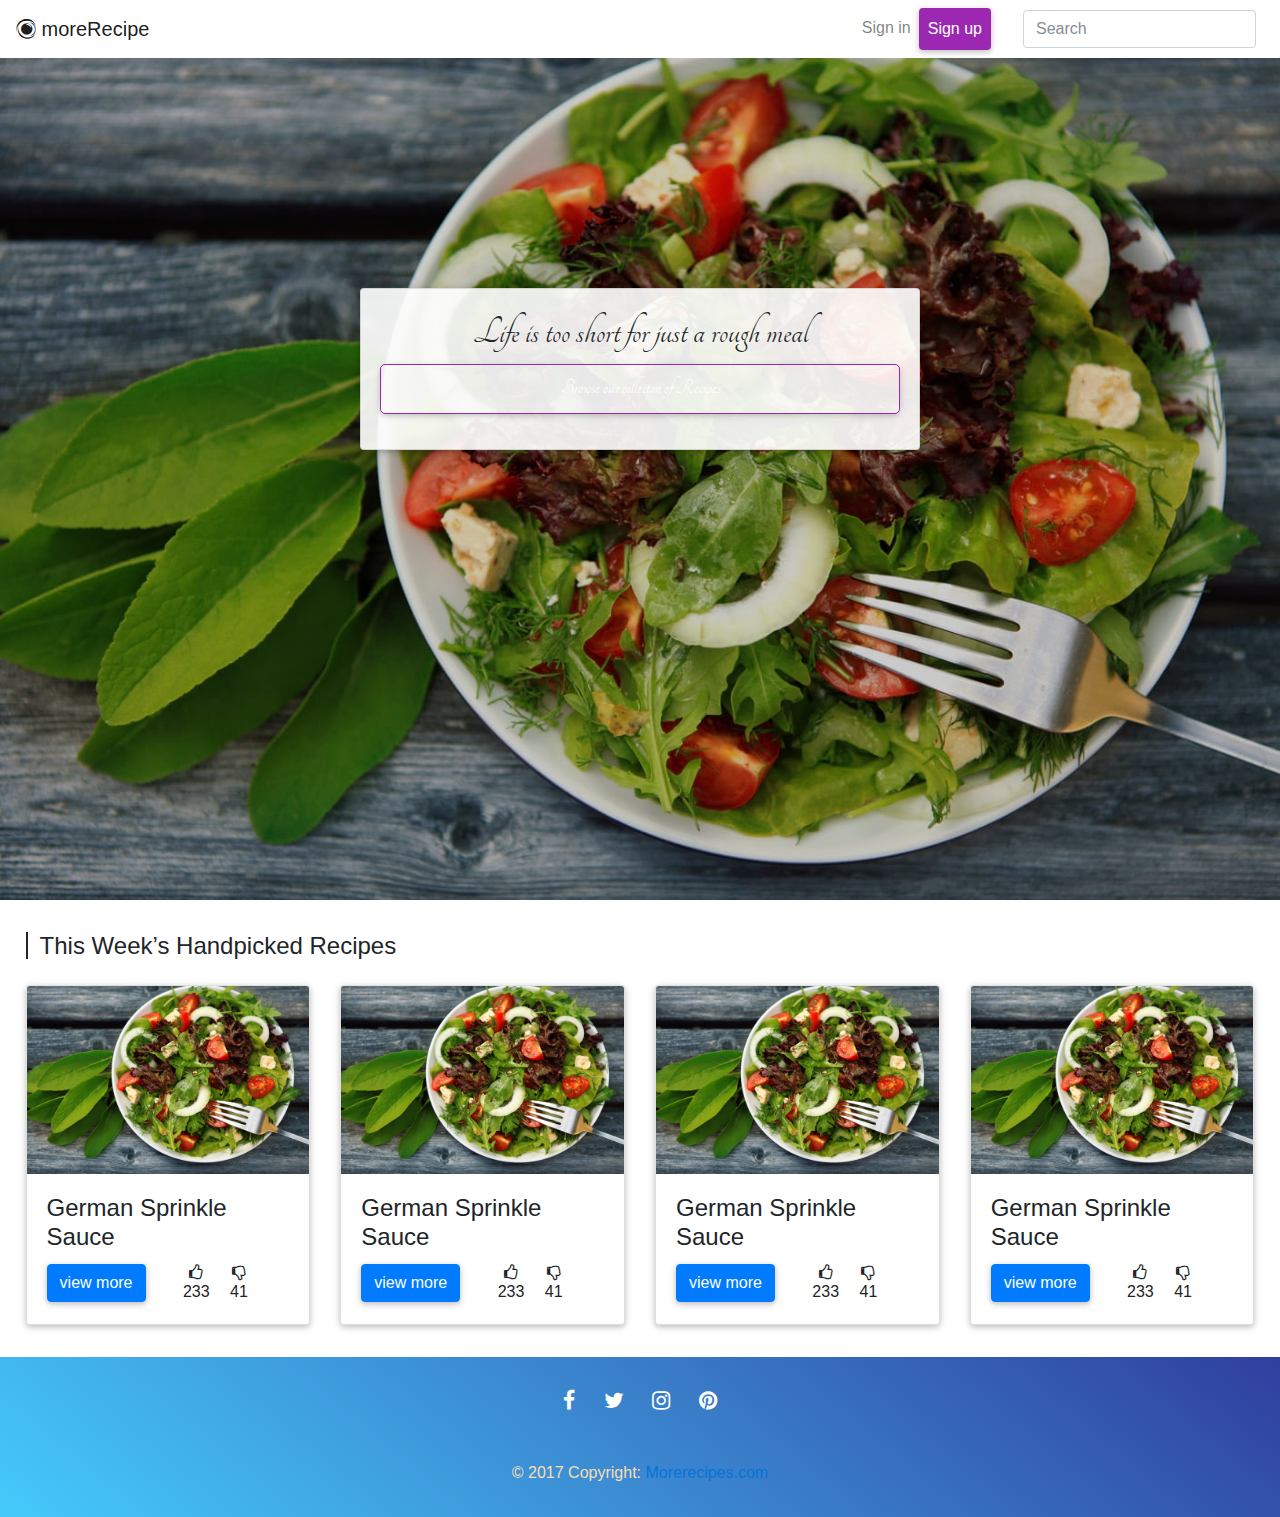
==== index.html @ 1e1177e6 "Initial commit for template" ====
<!DOCTYPE html>
<html lang="en">

<head>
  <meta charset="UTF-8">
  <meta name="viewport" content="width=device-width, initial-scale=1.0">
  <meta http-equiv="X-UA-Compatible" content="ie=edge">
  <title>moreRecipe</title>

  <link rel="stylesheet" href="assets/css/font-awesome.min.css">
  <link rel="stylesheet" href="assets/css/bootstrap.min.css">
  <link rel="stylesheet" href="assets/css/mdb.min.css">
  <link rel="stylesheet" href="css/moreRecipe.css">
</head>

<body>
  <main>
    <!--Navbar-->
    <nav class="navbar navbar-expand-lg navbar-light">

      <!-- Navbar brand -->
      <a class="navbar-brand" href="#">
        <i class="fa fa-eercast"></i>
        moreRecipe
      </a>

      <!-- Collapse button -->
      <button class="navbar-toggler" type="button" data-toggle="collapse" data-target="#navbarSupportedContent" aria-controls="navbarSupportedContent"
        aria-expanded="false" aria-label="Toggle navigation">
        <span class="navbar-toggler-icon"></span>
      </button>

      <!-- Collapsible content -->
      <div class="collapse navbar-collapse" id="navbarSupportedContent">

        <!-- Links -->
        <ul class="navbar-nav ml-auto">
          <li class="nav-item">
            <a class="nav-link" href="./signin.html">Sign in</a>
          </li>
          <li class="nav-item">
            <a class="nav-link btn purple" href="./signup.html">Sign up</a>
          </li>
        </ul>
        <!-- Links -->

        <!-- Search form -->
        <form class="form-inline">
          <input class="form-control mr-sm-2" type="text" placeholder="Search" aria-label="Search">
        </form>
      </div>
      <!-- Collapsible content -->

    </nav>
    <!--/.Navbar-->
    <section id="banner" class="row">
      <img src="images/banner_bg.jpg" alt="" class="bg">
      <div class="container">
        <div class="card card-body">
          <h1>Life is too short for just a rough meal</h1>
          <p class="btn">
            <a href="#">Browse our collecton of Recipes</a>
          </p>
        </div>
      </div>
    </section>
    <section id="list" class="row">
      <div class="col-xs-12 col-sm-12 col-md-12 col-lg-12 heading">
        <h4>
          <span>This Week&rsquo;s Handpicked Recipes</span>
        </h4>
      </div>
      <div class="col-xs-12 col-sm-6 col-md-4 col-lg-3">
        <div class="card">
          <img class="card-img-top" src="images/banner_bg.jpg" alt="Card image cap">
          <div class="card-body">
            <h4 class="card-title">German Sprinkle Sauce</h4>
            <div class="row">
              <div class="col-xs-12 col-sm-6">
                <a href="#" class="btn btn-primary">view more</a>
              </div>
              <div class="col-xs-12 col-sm-6">
                <span class="ratings">
                  <i class="fa fa-thumbs-o-up"></i>
                  <span>233</span>
                </span>
                <span class="ratings">
                  <i class="fa fa-thumbs-o-down"></i>
                  <span>41</span>
                </span>
              </div>
            </div>
          </div>
        </div>
      </div>
      <div class="col-xs-12 col-sm-6 col-md-4 col-lg-3">
        <div class="card">
          <img class="card-img-top" src="images/banner_bg.jpg" alt="Card image cap">
          <div class="card-body">
            <h4 class="card-title">German Sprinkle Sauce</h4>
            <div class="row">
              <div class="col-xs-12 col-sm-6">
                <a href="#" class="btn btn-primary">view more</a>
              </div>
              <div class="col-xs-12 col-sm-6">
                <span class="ratings">
                  <i class="fa fa-thumbs-o-up"></i>
                  <span>233</span>
                </span>
                <span class="ratings">
                  <i class="fa fa-thumbs-o-down"></i>
                  <span>41</span>
                </span>
              </div>
            </div>
          </div>
        </div>
      </div>
      <div class="col-xs-12 col-sm-6 col-md-4 col-lg-3">
        <div class="card">
          <img class="card-img-top" src="images/banner_bg.jpg" alt="Card image cap">
          <div class="card-body">
            <h4 class="card-title">German Sprinkle Sauce</h4>
            <div class="row">
              <div class="col-xs-12 col-sm-6">
                <a href="#" class="btn btn-primary">view more</a>
              </div>
              <div class="col-xs-12 col-sm-6">
                <span class="ratings">
                  <i class="fa fa-thumbs-o-up"></i>
                  <span>233</span>
                </span>
                <span class="ratings">
                  <i class="fa fa-thumbs-o-down"></i>
                  <span>41</span>
                </span>
              </div>
            </div>
          </div>
        </div>
      </div>
      <div class="col-xs-12 col-sm-6 col-md-4 col-lg-3">
        <div class="card">
          <img class="card-img-top" src="images/banner_bg.jpg" alt="Card image cap">
          <div class="card-body">
            <h4 class="card-title">German Sprinkle Sauce</h4>
            <div class="row">
              <div class="col-xs-12 col-sm-6">
                <a href="#" class="btn btn-primary">view more</a>
              </div>
              <div class="col-xs-12 col-sm-6">
                <span class="ratings">
                  <i class="fa fa-thumbs-o-up"></i>
                  <span>233</span>
                </span>
                <span class="ratings">
                  <i class="fa fa-thumbs-o-down"></i>
                  <span>41</span>
                </span>
              </div>
            </div>
          </div>
        </div>
      </div>
    </section>
  </main>

  <section>

    <!--Footer-->
    <footer class="page-footer indigo center-on-small-only pt-0">

      <!--Footer Links-->
      <div class="container">

        <!--First row-->
        <div class="row">

          <!--First column-->
          <div class="col-md-12">

            <div class="footer-socials mb-5 flex-center">

              <!--Facebook-->
              <a class="icons-sm fb-ic">
                <i class="fa fa-facebook fa-lg white-text mr-md-4"> </i>
              </a>
              <!--Twitter-->
              <a class="icons-sm tw-ic">
                <i class="fa fa-twitter fa-lg white-text mr-md-4"> </i>
              </a>
              <!--Instagram-->
              <a class="icons-sm ins-ic">
                <i class="fa fa-instagram fa-lg white-text mr-md-4"> </i>
              </a>
              <!--Pinterest-->
              <a class="icons-sm pin-ic">
                <i class="fa fa-pinterest fa-lg white-text"> </i>
              </a>
            </div>
          </div>
          <!--/First column-->
        </div>
        <!--/First row-->
      </div>
      <!--/Footer Links-->

      <!--Copyright-->
      <div class="footer-copyright">
        <div class="container-fluid">
          © 2017 Copyright:
          <a href="#"> Morerecipes.com </a>
        </div>
      </div>
      <!--/Copyright-->

    </footer>
    <!--/Footer-->



    <script src="assets/js/jquery.min.js"></script>
    <script src="assets/js/popper.min.js"></script>
    <script src="assets/js/bootstrap.min.js"></script>
    <script src="assets/js/mdb.min.js"></script>
    <script src="js/moreRecipe.js"></script>
</body>

</html>
---- css/moreRecipe.css ----
@import url('https://fonts.googleapis.com/css?family=Tangerine');

body {
  overflow-x: hidden;
}

ul.ml-auto {
  margin-right: 2em;
 }

 .btn, .font-up, footer.page-footer .title {
  text-transform: inherit;
}

#banner {
  position: relative;
  height: calc(100vh - 58px);
  padding-top: 18%;
}

img.bg {
  position: absolute;
  width: 100%;
  height: 100%;
  top: 0;
  left: 0;
  -o-object-fit: cover;
     object-fit: cover;
  -webkit-filter: brightness(0.8);
          filter: brightness(0.8);
}

#banner>.container>.card {
  max-width: 35em;
  margin: auto;
  background: rgba(255, 255, 255, 0.91);
  text-align: center;
  font-family: 'Tangerine', cursive;
}

#banner>.container>.card p.btn {
  outline: #9C27B0 1px solid;
  color:  linear-gradient(40deg,#45cafc,#303f9f) !important;
  font-size: 1.4em;
  -webkit-transition: all ease-in-out .3s;
  -o-transition: all ease-in-out .3s;
  transition: all ease-in-out .3s;
}

#banner>.container>.card p.btn:hover {
  background: #9C27B0;
  color: white !important;
}

#banner>.container>.card p.btn a {
  color: inherit;
}

#banner>.container>.card p.btn:active {
  border: 1px solid;
}

#list {
  padding: 2em 2%;
}

.card .ratings {
  text-align: center;
  display: inline-block;
  margin-right: 1em;
}
.card .ratings * {
  display: block;
}

.heading {
  padding-bottom: 1em;
}

.heading span {
  border-left: 2px solid;
  padding-left: 0.5em;
}

main > div.dual {
  height: 100vh;
}

main[page="details"] > div:nth-child(1) {
  position: relative;
  color: white;
}

main[page="details"] > div:nth-child(1) img.food {
  position: absolute;
  top: 0;
  left: 0;
  height: 100%;
  width: 100%;
  -o-object-fit: cover;
     object-fit: cover;
  -webkit-filter: brightness(0.8);
          filter: brightness(0.8);
  -webkit-transition: all ease-in-out .3s;
  -o-transition: all ease-in-out .3s;
  transition: all ease-in-out .3s;
  z-index: -1;
  overflow-y: hidden
}

main[page="details"] > div:nth-child(1):hover {
  -webkit-filter: brightness(0.75);
          filter: brightness(0.75);
}

main[page="details"] > div:nth-child(2) {
  overflow-y: scroll;
  padding-top: 2.5em;
  margin-left: -0.8em;
}

main[page="details"] a.navbar-brand {
  color: white;
  font-size: 1.5em;
  margin: 1em 1em;
}

main[page="details"] span.food_name {
  position: absolute;
  bottom: 8em;
  left: 0em;
  background: rgba(0, 0, 0, 0.59);
  padding: 0.5em 1em;
}

main[page="details"] .food_vote {
  position: absolute;
  top: 10em;
  right: 10%;
  background: rgba(0, 0, 0, 0.5);
  padding: 0 0.3em 2em;
  border-radius: 4px;
}

main[page="details"] .vote_type {
  display: block;
  text-align: center;
  margin-top: 2em;
}

main[page="details"] .vote_type * {
  display: block;
}

.steps .step_details {
  padding: 0 2em;
  border-left: 2px solid black;
  margin: 2em 0 2em 2em;
}

.step h5 {
  margin-top: 1em;
  margin-left: 0.5em;
  margin-bottom: -1em;
}

.nav.nav-tabs {
  position: fixed;
  top: 0;
  width: 100%;
}

.nav-tabs .nav-link {
  border-radius: 0;
  border-bottom: 1px;
  border-left: 0;
  border-right: 0;
  font-size: 0.9em;
  padding: 0.8em 2em;
}

.nav-tabs .nav-link.active {
  border-top: 2px solid red;
  border-bottom: 1px solid #dddddd;
}

[page="profile"] div.dual {
  height: calc(100vh - 65px);
}

[page="profile"] div.dual:first-child {
  background: antiquewhite;
}

[page="profile"] div.dual:first-child >.container {
  width: 80%;
}

[page="profile"] img.bg {
  -o-object-position: 0em -7em;
  object-position: 0em -7em;
  -webkit-filter: grayscale(0.6);
          filter: grayscale(0.6);
}

h1.name {
  font-size: 4em;
  padding: 0.7em 0em;
}

.name-desc {
  margin-top: -1em;
  font-size: 2em;
  font-family: tangerine;
}

.red-border-line {
  width: 10em;
  height: 3px;
  background: #E91E63;
  margin-bottom: 2em;
}

.social-icons {
  margin-top: 1.5em;
}

.social-icons a {
  margin-right: 1em;
  color: #424242;
}

[page="signup"] {
  padding: 4em 15em;
  background-image: url(../images/banner_bg.jpg);
  background-size: cover;
}

[page="signup"] .dual {
  height: 80vh;
}

[page="signup"] .dual:nth-child(2) {
  background: gainsboro;
  padding-top: 2em;
}

.overlay {
  position: absolute;
  top: 0;
  left: 0;
  height: 100%;
  width: 100%;
  background: rgba(0, 0, 0, 0.18);
}


.font-small {
  font-size: 0.8rem }

 .md-form {
    margin-bottom: 1em;
 }

 .btn.blue-gradient {
  background: -o-linear-gradient(50deg,#45cafc,#303f9f);
  background: linear-gradient(40deg,#45cafc,#303f9f);
  -webkit-transition: .3s ease-in-out;
  -o-transition: .3s ease-in-out;
  -webkit-transition: .3s ease-in-out;
  transition: .3s ease-in-out;
}

.grey-text {
    margin-top: -2em;
    margin-right: 4em;
}
 
.sign{
  margin-top: -2em;
  height: calc(100vh - 70px);
}

#Form-pass1 {
  margin-bottom: 1em;
}

.form-elegant.btn {
  margin-top: -1.5em;

} 

.mb-3 {
    margin-top: -2em;
    padding-bottom: 1em;
}

.page-footer {
  text-align: center;
  padding-top: 2em !important;
  padding-bottom: 2em;
  color: wheat;
  background: -o-linear-gradient(50deg,#45cafc,#303f9f) ;
  background: -o-linear-gradient(50deg,#45cafc,#303f9f);
  background: linear-gradient(40deg,#45cafc,#303f9f);
}

.dashboard {
  padding-top: 2em;
  padding-bottom: 2em;
}

.mv-card {
  padding-bottom: 2em;
}

.recipe-header{
  padding-bottom: 2em;
}

.details-card {
  padding-top: 5em;
  padding-bottom: 10em;
  padding-left: -2px;
  padding-right: -2px;
}


@media screen and (max-width: 576px) { 
  #banner {
    padding-top: 50%
  }
 }
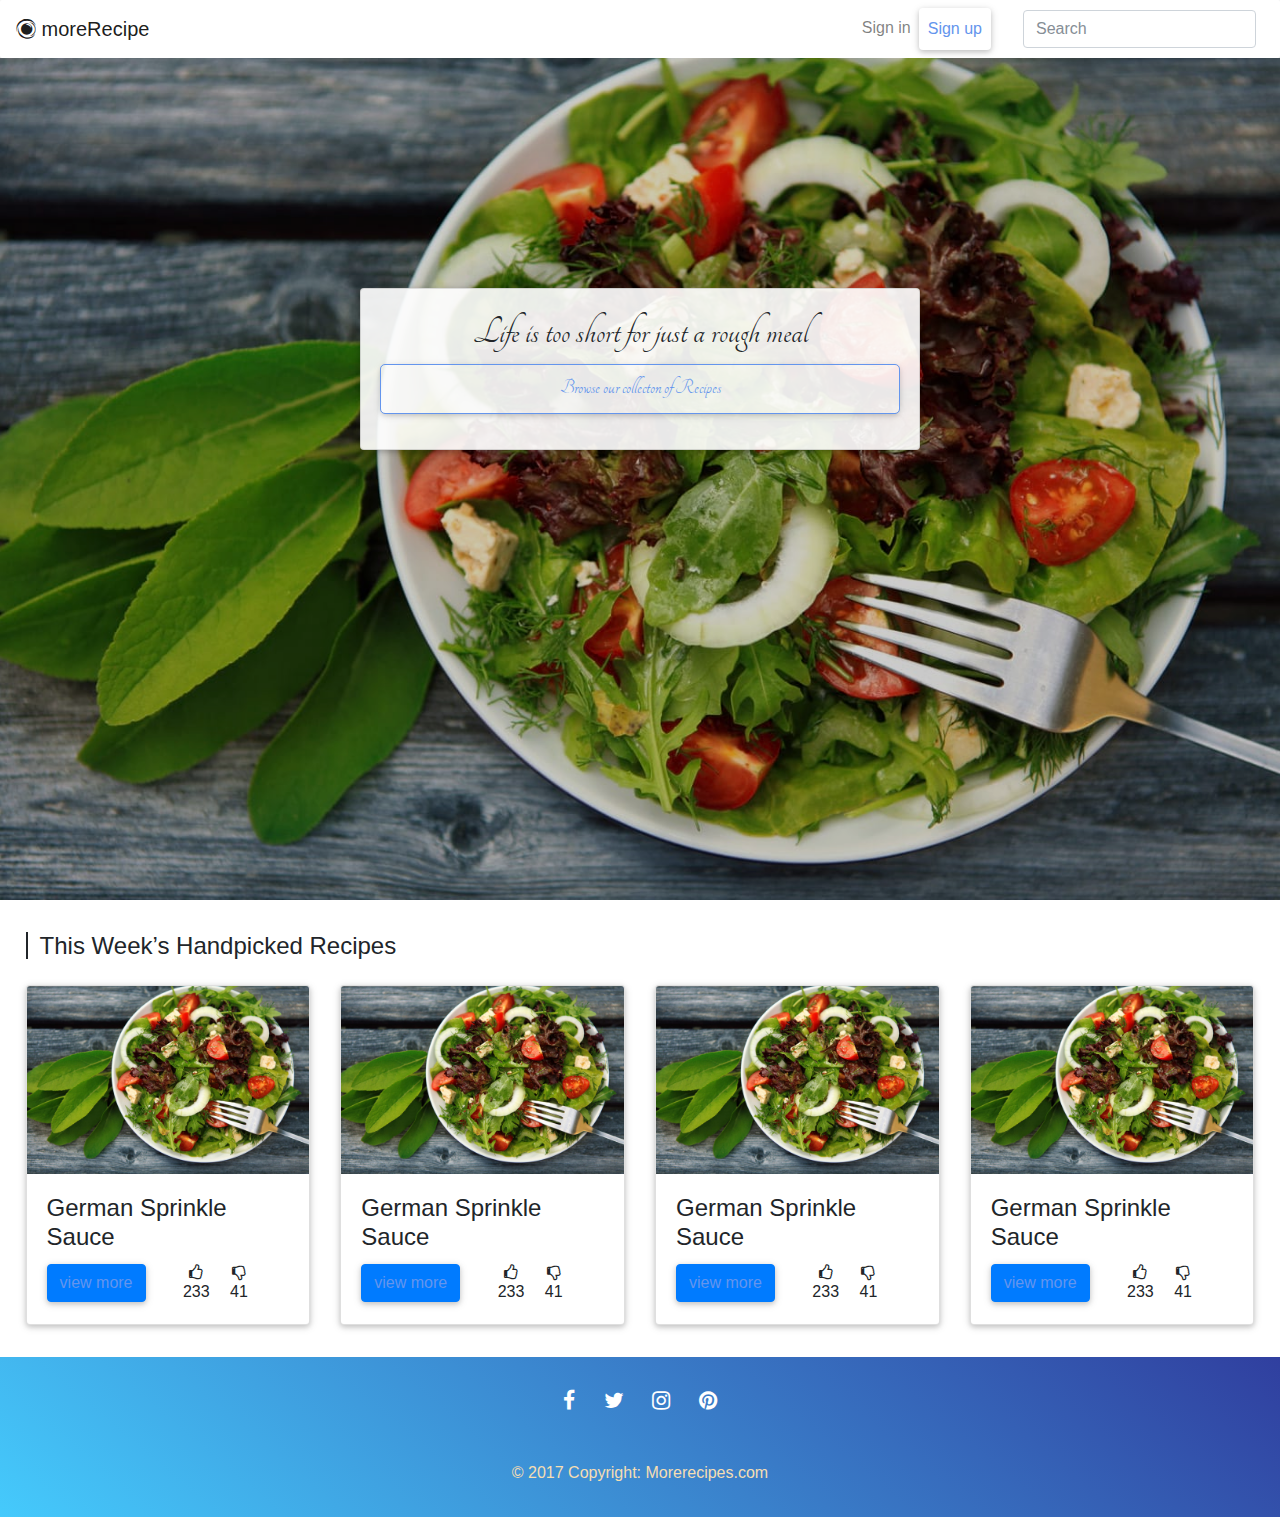
==== commit 73f46b7d: "revamp index page" ====
--- a/index.html
+++ b/index.html
@@ -39,7 +39,7 @@
             <a class="nav-link" href="./signin.html">Sign in</a>
           </li>
           <li class="nav-item">
-            <a class="nav-link btn purple" href="./signup.html">Sign up</a>
+            <a class="nav-link btn cornflowerblue" href="./signup.html">Sign up</a>
           </li>
         </ul>
         <!-- Links -->
@@ -59,7 +59,7 @@
         <div class="card card-body">
           <h1>Life is too short for just a rough meal</h1>
           <p class="btn">
-            <a href="#">Browse our collecton of Recipes</a>
+            <a href="./recipes.html">Browse our collecton of Recipes</a>
           </p>
         </div>
       </div>
@@ -208,8 +208,7 @@
       <!--Copyright-->
       <div class="footer-copyright">
         <div class="container-fluid">
-          © 2017 Copyright:
-          <a href="#"> Morerecipes.com </a>
+          © 2017 Copyright: Morerecipes.com
         </div>
       </div>
       <!--/Copyright-->
--- a/css/moreRecipe.css
+++ b/css/moreRecipe.css
@@ -10,6 +10,7 @@
 
  .btn, .font-up, footer.page-footer .title {
   text-transform: inherit;
+  color: cornflowerblue !important;
 }
 
 #banner {
@@ -39,8 +40,8 @@
 }
 
 #banner>.container>.card p.btn {
-  outline: #9C27B0 1px solid;
-  color:  linear-gradient(40deg,#45cafc,#303f9f) !important;
+  outline: 1px solid cornflowerblue !important;
+  color: cornflowerblue !important;
   font-size: 1.4em;
   -webkit-transition: all ease-in-out .3s;
   -o-transition: all ease-in-out .3s;
@@ -48,7 +49,7 @@
 }
 
 #banner>.container>.card p.btn:hover {
-  background: #9C27B0;
+  background: cornflowerblue;
   color: white !important;
 }
 
@@ -242,7 +243,7 @@
 
 [page="signup"] .dual:nth-child(2) {
   background: gainsboro;
-  padding-top: 2em;
+  padding-top: 0em;
 }
 
 .overlay {
